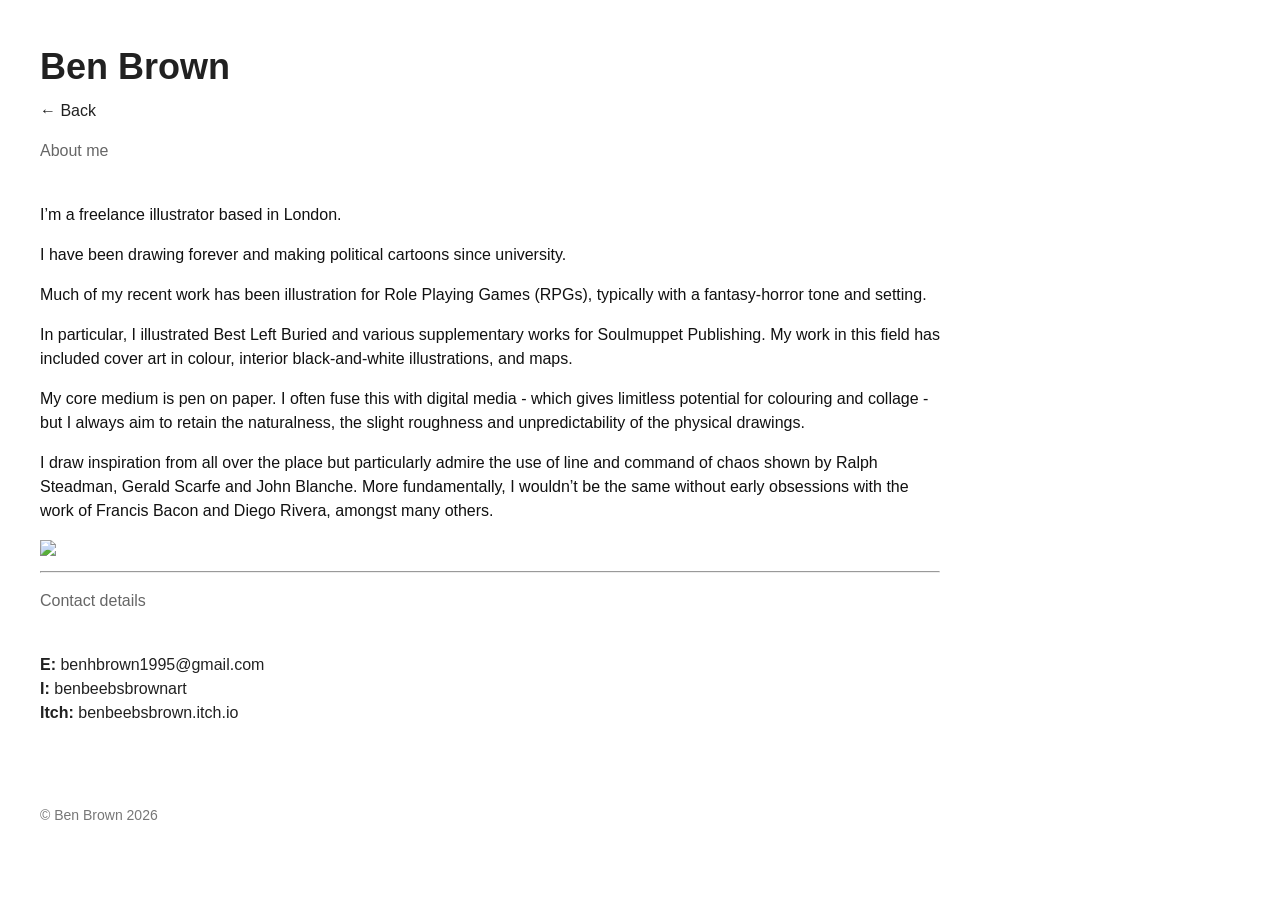
==== about.html @ 6da5afc8 "Add files via upload" ====
<!DOCTYPE html>
<html lang="en">

<head>  
<meta charset="UTF-8" author="Ben Brown">
<meta name="viewport" content="width=device-width, initial-scale=1.0">
<title>About | Ben Brown | Art and Illustration</title>
<link rel="stylesheet" href="style.css">
</head>

<body>

<header>
<h1>Ben Brown</h1>
<a href="index.html">← Back</a>
<p class="tagline">About me</p>
</header>

<main>

<p>I’m a freelance illustrator based in London.</p>

<p>I have been drawing forever and making political cartoons since university.</p>

<p>Much of my recent work has been illustration for Role Playing Games (RPGs), typically with a fantasy-horror tone and setting.</p>

<p>In particular, I illustrated Best Left Buried and various supplementary works for Soulmuppet Publishing. My work in this field has included cover art in colour, interior black-and-white illustrations, and maps.</p>

<p>My core medium is pen on paper. I often fuse this with digital media - which gives limitless potential for colouring and collage - but I always aim to retain the naturalness, the slight roughness and unpredictability of the physical drawings.</p>

<p>I draw inspiration from all over the place but particularly admire the use of line and command of chaos shown by Ralph Steadman, Gerald Scarfe and John Blanche. More fundamentally, I wouldn’t be the same without early obsessions with the work of Francis Bacon and Diego Rivera, amongst many others.</p>
<img src="images/headshot.png" class="headshot">

<hr>

<p class="tagline" id="contact_id">Contact details</p>
<a href="mailto:benhbrown1995@gmail.com"><b>E:</b> benhbrown1995@gmail.com</a>
<br>
<a href="https://www.instagram.com/benbeebsbrownart"><b>I:</b> benbeebsbrownart</a>
<br>
<a href="https://www.itch.io/profile/benbeebsbrown"><b>Itch:</b> benbeebsbrown.itch.io</a>
</main>

<footer>
<p>© Ben Brown 2026</p>
</footer>

</body>
</html>
---- style.css ----
body {
font-family: Helvetica, Arial, sans-serif;
margin: 40px;
max-width: 900px;
line-height: 1.5;
color: #111;
}

header h1 {
font-size: 36px;
margin-bottom: 5px;
color : rgb(33, 33, 33)
}

.tagline {
color: #666;
margin-bottom: 40px;
}

a {
margin-right: 20px;
text-decoration: none;
color: rgb(33, 33, 33);
}

nav {
margin-bottom: 40px;
}

nav a {
margin-right: 20px;
text-decoration: none;
color: rgb(33, 33, 33);
}

nav a:hover {
text-decoration: underline;
}

.gallery {
display: grid;
grid-template-columns: repeat(auto-fit, minmax(250px, 1fr));
gap: 5px;
margin-top: 5px;
}

.gallery img {
width: 100%;
display: block;
}

.gallery a {
font-size: 22px;
width: 300px;
position: relative;
text-decoration: none;
color: rgb(33, 33, 33);
opacity: 1;
}

.overlay {
  opacity: 0;
  transition: opacity 0.3s;
}

a:hover .overlay {
  opacity: 1
}

.projects {
display: grid;
grid-template-columns: 1fr 1fr;
gap: 40px;
max-width: 500px;
}

.project {
text-decoration: none;
color: black;
margin-bottom: 18px;
position : relative;
}

.project a {
font-size: 22px;
width: 220px;
position: absolute;
text-decoration: none;
color: rgb(33, 33, 33);
opacity: 0;
}

.project img {
width: 100%;
display: block;
position: relative;
top: 0;
width: 220px;
opacity: 1;
transition: opacity 0.2s;
margin-top: 20px;
}

.project:hover a {
opacity: 1;
}

.project h2 {
font-size: 18px;
font-weight: normal;
}

footer {
margin-top: 80px;
font-size: 14px;
color: #777;
}

@media (max-width: 700px) {
.projects {
grid-template-columns: 1fr;
}
}

/* The Image */
div.img img {
  cursor: pointer;
  width: 300px;
}

/* Description of Image */
div.desc {
  padding: 15px;
  text-align: center;
  opacity: 0;
}

/* Add Responsiveness */
.responsive {
  padding: 0 0px;
  float: left;
  width: 24.99999%;
}

/* The Modal (background) */
.modal {
  display: none; /* Hidden by default */
  position: fixed; /* Stay in place */
  z-index: 1; /* Sit on top */
  padding-top: 100px; /* Location of the box */
  left: 0;
  top: 0;
  width: 100%; /* Full width */
  height: 100%; /* Full height */
  overflow: auto; /* Enable scroll if needed */
  background-color: rgb(0,0,0); /* Fallback color */
  background-color: rgba(0,0,0,0.9); /* Black w/ opacity */
}

/* Modal Content (image) */
.modal-content {
  margin: auto;
  display: block;
  height: 100%;
  width: auto;
}

/* Caption of Modal Image */
#caption {
  margin: auto;
  display: block;
  width: 80%;
  max-width: 700px;
  text-align: center;
  color: #e9e9e9;
  padding: 10px 0;
  height: 150px;
}

/* Add Animation */
.modal-content, #caption {  
  -webkit-animation-name: zoom;
  -webkit-animation-duration: 0.6s;
  animation-name: zoom;
  animation-duration: 0.6s;
}

@-webkit-keyframes zoom {
  from {transform:scale(0)} 
  to {transform:scale(1)}
}

@keyframes zoom {
  from {transform:scale(0.1)} 
  to {transform:scale(1)}
}

/* The Close Button */
.close {
  position: absolute;
  top: 15px;
  right: 35px;
  color: #f1f1f1;
  font-size: 40px;
  font-weight: bold;
  transition: 0.3s;
}

.close:hover,
.close:focus {
  color: #bbb;
  text-decoration: none;
  cursor: pointer;
}
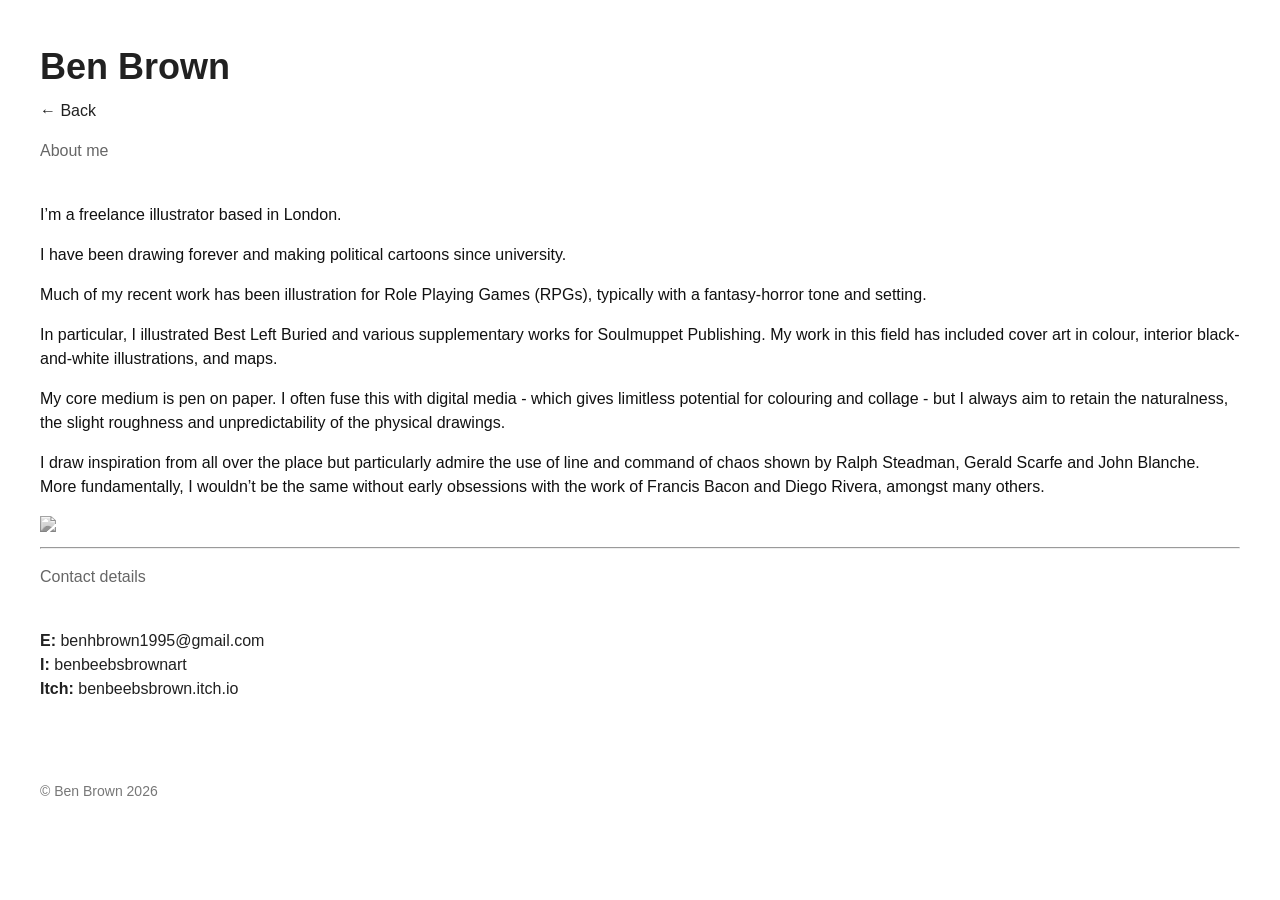
==== commit c726314b: "Add files via upload" ====
--- a/about.html
+++ b/about.html
@@ -29,7 +29,7 @@
 <p>My core medium is pen on paper. I often fuse this with digital media - which gives limitless potential for colouring and collage - but I always aim to retain the naturalness, the slight roughness and unpredictability of the physical drawings.</p>
 
 <p>I draw inspiration from all over the place but particularly admire the use of line and command of chaos shown by Ralph Steadman, Gerald Scarfe and John Blanche. More fundamentally, I wouldn’t be the same without early obsessions with the work of Francis Bacon and Diego Rivera, amongst many others.</p>
-<img src="images/headshot.png" class="headshot">
+<img src="https://res.cloudinary.com/dm0iltkl7/image/upload/f_auto,q_auto,w_1200,c_limit/v1773688991/headshot_xdx7nw.webp" class="headshot">
 
 <hr>
 
--- a/style.css
+++ b/style.css
@@ -1,7 +1,7 @@
 body {
 font-family: Helvetica, Arial, sans-serif;
 margin: 40px;
-max-width: 900px;
+max-width: 1200px;
 line-height: 1.5;
 color: #111;
 }
@@ -38,26 +38,23 @@
 }
 
 .gallery {
-display: grid;
-grid-template-columns: repeat(auto-fit, minmax(250px, 1fr));
-gap: 5px;
-margin-top: 5px;
+  display: flex;
+  flex-wrap: wrap;
+  gap: 40px;
+}
+
+.gallery a {
+height: 400px;
+display: block;
+font-size: 22px;
+color: rgb(33, 33, 33);
 }
 
 .gallery img {
-width: 100%;
-display: block;
-}
-
-.gallery a {
-font-size: 22px;
-width: 300px;
-position: relative;
-text-decoration: none;
-color: rgb(33, 33, 33);
-opacity: 1;
-}
-
+  height: 100%;
+  width: auto;
+  display: block;
+}
 .overlay {
   opacity: 0;
   transition: opacity 0.3s;
@@ -67,47 +64,9 @@
   opacity: 1
 }
 
-.projects {
-display: grid;
-grid-template-columns: 1fr 1fr;
-gap: 40px;
-max-width: 500px;
-}
-
-.project {
-text-decoration: none;
-color: black;
-margin-bottom: 18px;
-position : relative;
-}
-
-.project a {
-font-size: 22px;
-width: 220px;
-position: absolute;
-text-decoration: none;
-color: rgb(33, 33, 33);
-opacity: 0;
-}
-
-.project img {
-width: 100%;
-display: block;
-position: relative;
-top: 0;
-width: 220px;
-opacity: 1;
-transition: opacity 0.2s;
-margin-top: 20px;
-}
-
-.project:hover a {
-opacity: 1;
-}
-
-.project h2 {
-font-size: 18px;
-font-weight: normal;
+.headshot {
+width: 150px;
+filter: grayscale(100%)
 }
 
 footer {
@@ -116,16 +75,56 @@
 color: #777;
 }
 
-@media (max-width: 700px) {
-.projects {
-grid-template-columns: 1fr;
-}
-}
+.responsive {
+height: 450px;
+display: block;
+}
+
 
 /* The Image */
 div.img img {
   cursor: pointer;
-  width: 300px;
+  width: auto;
+  height: 450px
+}
+
+
+@media (max-width: 768px) {
+  .gallery {
+    display: block;
+    gap: 40px;
+  }
+
+  .gallery a {
+    width:100%;
+    height: auto;
+    margin-bottom: 20px;
+  }
+
+  .gallery .responsive {
+    width: 100%;
+    height: auto;
+    margin-bottom: 20px;
+  }
+
+  .gallery img {
+    width: 100%;
+    height: auto;
+    margin-bottom: 20px;
+  }
+
+  div.img img {
+    cursor: pointer;
+    width: 100%;
+    height: auto;
+    margin-bottom: 20px;
+  }
+
+  .overlay {
+    text-align: center;
+    opacity: 1;
+    margin-bottom: 20px;
+  }
 }
 
 /* Description of Image */
@@ -133,13 +132,6 @@
   padding: 15px;
   text-align: center;
   opacity: 0;
-}
-
-/* Add Responsiveness */
-.responsive {
-  padding: 0 0px;
-  float: left;
-  width: 24.99999%;
 }
 
 /* The Modal (background) */
@@ -151,7 +143,7 @@
   left: 0;
   top: 0;
   width: 100%; /* Full width */
-  height: 100%; /* Full height */
+  height: 100%;
   overflow: auto; /* Enable scroll if needed */
   background-color: rgb(0,0,0); /* Fallback color */
   background-color: rgba(0,0,0,0.9); /* Black w/ opacity */
@@ -160,9 +152,11 @@
 /* Modal Content (image) */
 .modal-content {
   margin: auto;
+  max-width: 90vw;
+  max-height: 90vh;
+  width: auto;
+  height: auto;
   display: block;
-  height: 100%;
-  width: auto;
 }
 
 /* Caption of Modal Image */
